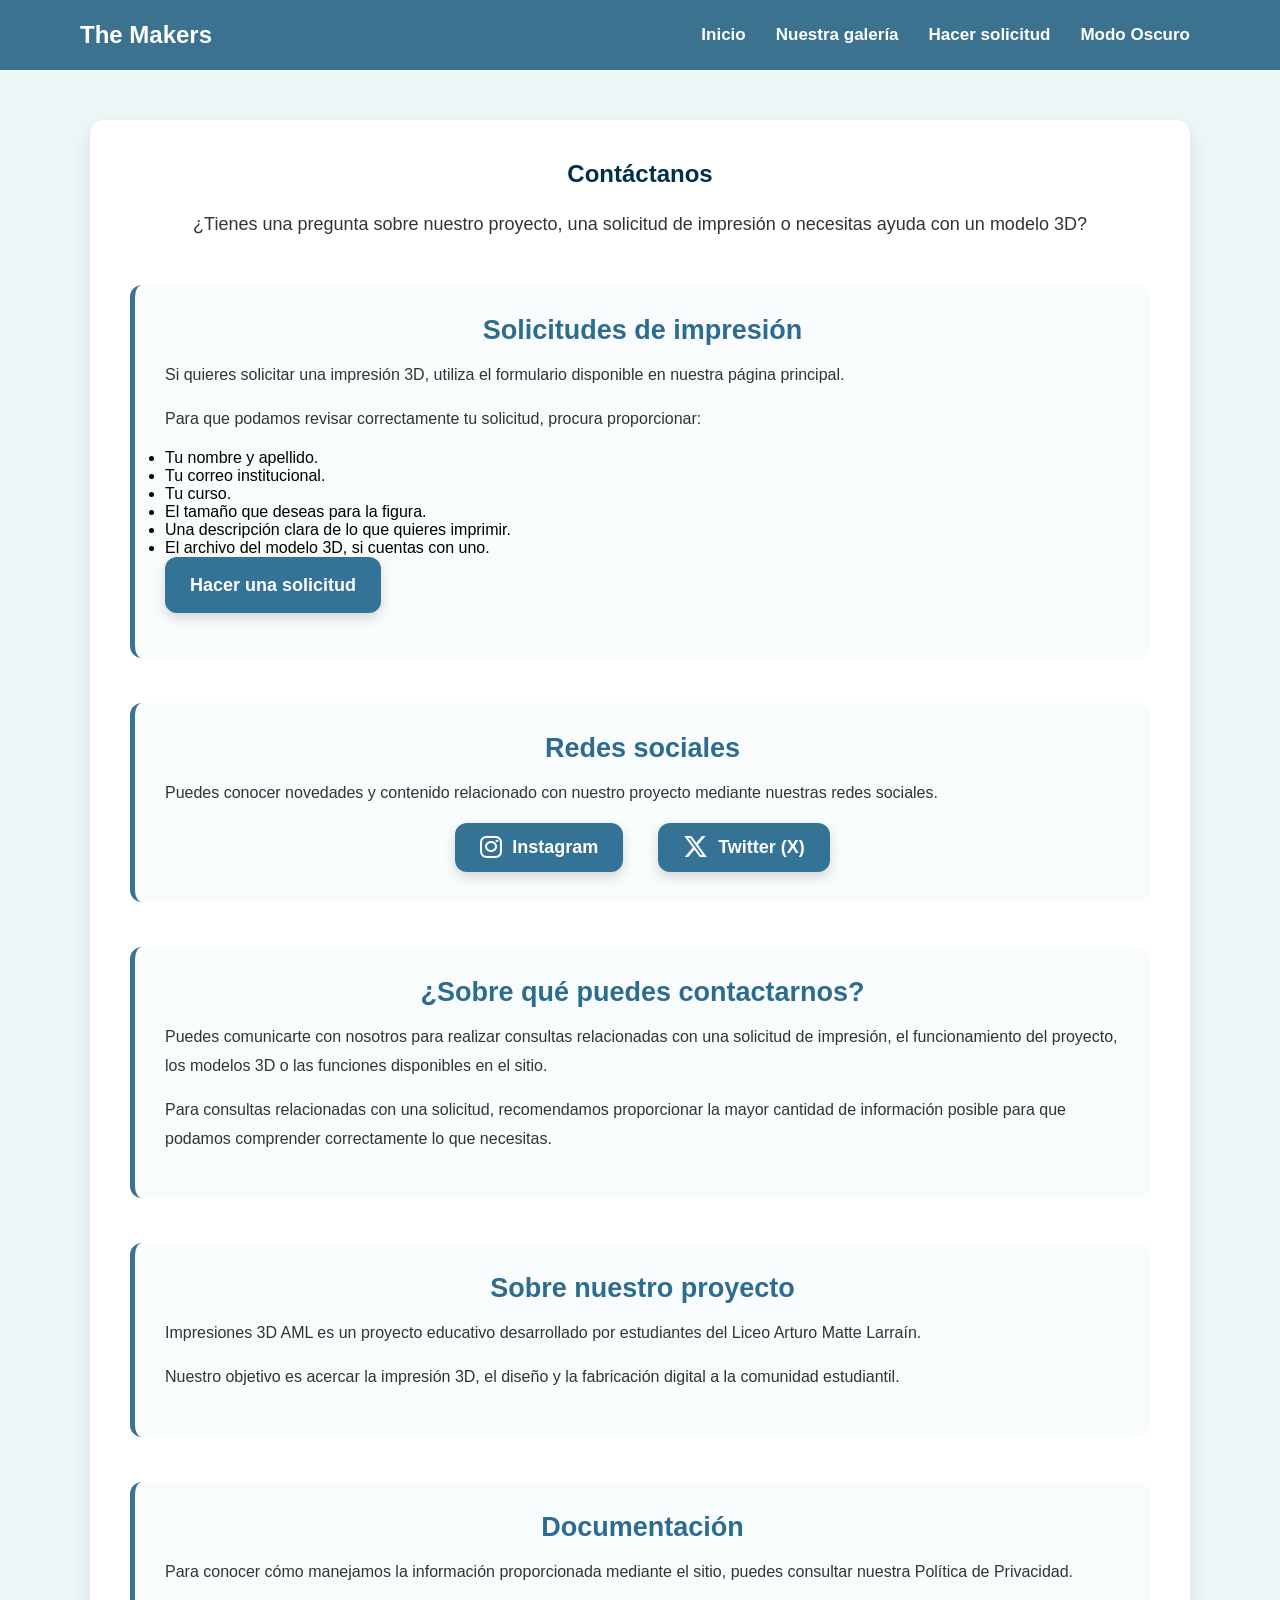
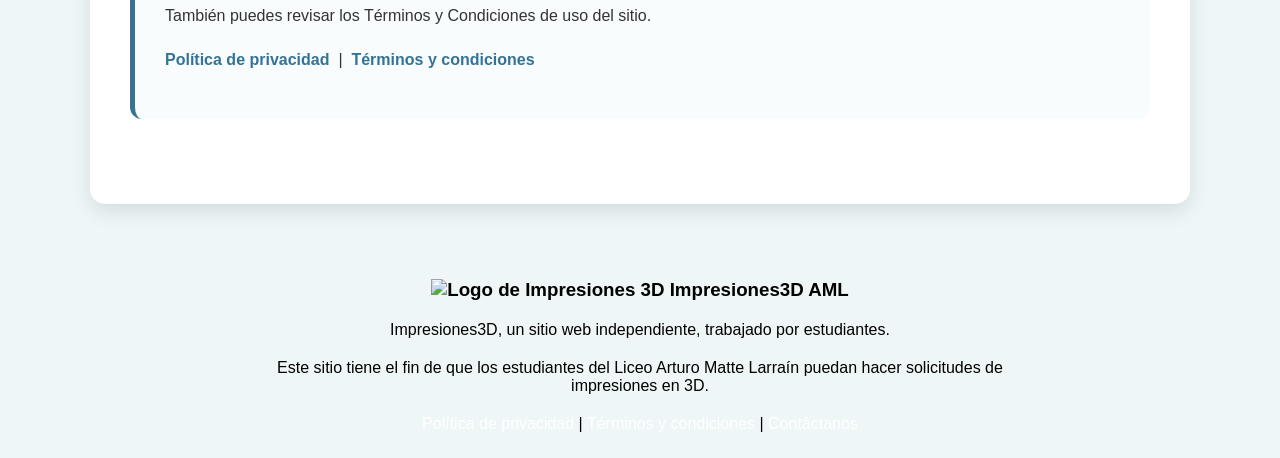
==== contacto.html @ 25f99277 "Add files via upload" ====
<!DOCTYPE html>
<html lang="es">
<head>
    <meta charset="UTF-8">
    <meta name="viewport" content="width=device-width, initial-scale=1.0">
    <meta name="description" content="Página de contacto de Impresiones 3D AML. Encuentra información para realizar solicitudes y comunicarte con nuestro proyecto.">
    <link rel="icon" type="image/png" href="icono.png">
    <title>Contáctanos - Impresiones 3D AML</title>
    <link rel="stylesheet" href="feria_Tp.css?v=999">
    <link rel="stylesheet" href="https://cdnjs.cloudflare.com/ajax/libs/font-awesome/6.7.2/css/all.min.css">
</head>
<body>
    <header>
        <nav class="navbar">
            <h2 class="titulo">
                <a href="https://impresiones-3d-aml.web.app/">The Makers</a>
            </h2>
            <ul class="menu">
                <li class="dropdown"><a href="https://impresiones-3d-aml.web.app/">Inicio</a></li>
                <li class="dropdown"><a href="https://tks-grey.github.io/Impresiones_3D-Gallery/">Nuestra galería</a></li>
                <li class="dropdown"><a href="https://impresiones-3d-aml.web.app/#seccionFormulario">Hacer solicitud</a></li>
                <li class="dropdown"><button id="btnModoOscuro">Modo Oscuro</button></li>
            </ul>
        </nav>
    </header>

    <main>
        <section class="co">
            <h1>Contáctanos</h1>
            <p class="intro-text">¿Tienes una pregunta sobre nuestro proyecto, una solicitud de impresión o necesitas ayuda con un modelo 3D?</p>

            <section class="contenido-seccion">
                <h2>Solicitudes de impresión</h2>
                <p>Si quieres solicitar una impresión 3D, utiliza el formulario disponible en nuestra página principal.</p>
                <p>Para que podamos revisar correctamente tu solicitud, procura proporcionar:</p>
                <ul>
                    <li>Tu nombre y apellido.</li>
                    <li>Tu correo institucional.</li>
                    <li>Tu curso.</li>
                    <li>El tamaño que deseas para la figura.</li>
                    <li>Una descripción clara de lo que quieres imprimir.</li>
                    <li>El archivo del modelo 3D, si cuentas con uno.</li>
                </ul>
                <p><a href="https://impresiones-3d-aml.web.app/#seccionFormulario" class="red-btn" style="display:inline-flex;width:auto;">Hacer una solicitud</a></p>
            </section>

            <section class="contenido-seccion">
                <h2>Redes sociales</h2>
                <p>Puedes conocer novedades y contenido relacionado con nuestro proyecto mediante nuestras redes sociales.</p>
                <div class="redes" style="justify-content:center;">
                    <a href="https://www.instagram.com/impresiones3daml?igsh=d2w1azA0MWZxMmtx" target="_blank" rel="noopener noreferrer" class="red-btn instagram">
                        <i class="fa-brands fa-instagram"></i>
                        Instagram
                    </a>
                    <a href="https://x.com/impesiones3DAML" target="_blank" rel="noopener noreferrer" class="red-btn twitter">
                        <i class="fa-brands fa-x-twitter"></i>
                        Twitter (X)
                    </a>
                </div>
            </section>

            <section class="contenido-seccion">
                <h2>¿Sobre qué puedes contactarnos?</h2>
                <p>Puedes comunicarte con nosotros para realizar consultas relacionadas con una solicitud de impresión, el funcionamiento del proyecto, los modelos 3D o las funciones disponibles en el sitio.</p>
                <p>Para consultas relacionadas con una solicitud, recomendamos proporcionar la mayor cantidad de información posible para que podamos comprender correctamente lo que necesitas.</p>
            </section>

            <section class="contenido-seccion">
                <h2>Sobre nuestro proyecto</h2>
                <p>Impresiones 3D AML es un proyecto educativo desarrollado por estudiantes del Liceo Arturo Matte Larraín.</p>
                <p>Nuestro objetivo es acercar la impresión 3D, el diseño y la fabricación digital a la comunidad estudiantil.</p>
            </section>

            <section class="contenido-seccion">
                <h2>Documentación</h2>
                <p>Para conocer cómo manejamos la información proporcionada mediante el sitio, puedes consultar nuestra Política de Privacidad.</p>
                <p>También puedes revisar los Términos y Condiciones de uso del sitio.</p>
                <p>
                    <a href="privacidad.html" style="color:#347396;font-weight:bold;">Política de privacidad</a>
                    &nbsp;|&nbsp;
                    <a href="terminos.html" style="color:#347396;font-weight:bold;">Términos y condiciones</a>
                </p>
            </section>
        </section>
    </main>

    <footer>
        <div id="datos" class="datos">
            <h3>
                <img src="icono.png" alt="Logo de Impresiones 3D" style="width:50px;">
                Impresiones3D AML
            </h3>
            <p>Impresiones3D, un sitio web independiente, trabajado por estudiantes.</p>
            <p>Este sitio tiene el fin de que los estudiantes del Liceo Arturo Matte Larraín puedan hacer solicitudes de impresiones en 3D.</p>
            <div>
                <a href="privacidad.html">Política de privacidad</a> |
                <a href="terminos.html">Términos y condiciones</a> |
                <a href="contacto.html">Contáctanos</a>
            </div>
        </div>
    </footer>

    <script>
        const botonModoOscuro=document.getElementById("btnModoOscuro");
        if(localStorage.getItem("modoOscuro")==="true")document.body.classList.add("modo-oscuro");
        if(botonModoOscuro){
            botonModoOscuro.addEventListener("click",()=>{
                document.body.classList.toggle("modo-oscuro");
                localStorage.setItem("modoOscuro",document.body.classList.contains("modo-oscuro"));
            });
        }
    </script>
</body>
</html>
---- feria_Tp.css ----
* {
    margin: 0;
    padding: 0;
    box-sizing: border-box;
    text-decoration:none;
}

body{
    font-family:Arial, sans-serif;
    background:#eef6f7;
    min-height:100vh;
    display:flex;
    flex-direction:column;
    overflow-x: hidden;
}

header{
    width: 100%;
    background: #3b728f;
    padding: 15px 80px;
    text-align: center;
}

.navbar{
    width: 100%;
    display: flex;
    justify-content: space-between;
    align-items: center;
}

.titulo{
    color:white;
    cursor: default;
    align-items: center;
    transition: all 0.2s ease;
}

.titulo:hover{
    color:#90e0ef;
    transform: scale(1.15);
    text-shadow: 0 0 10px #73bce2;
}

a:link{
    color: white;
}

a:visited{
    color: white;
}

.XD{
    color:white;
    font-size: 24px;
}

.menu{
    list-style:none;
    display:flex;
    cursor: default;
    gap:10px;
    font-weight: bolder;
}

.menu a,
.menu button{
    color:white;
    text-decoration:none;
    font-size:17px;
    padding:10px;
    display:block;
    background:none;
    border:none;
    cursor:pointer;
    font-family:inherit;
    font-weight:bold;
    transition:0.3s;
}

.menu li{
    position:relative;
}

.menu a{
    color:white;
    text-decoration:none;
    font-size:17px;
    padding:10px;
    display:block;
    transition:0.3s;
}

.menu a:hover{
    color:#90e0ef;
}

.sub{
    position:absolute;
    top:40px;
    left:-50%;
    background:white;
    min-width:200px;
    border-radius:8px;
    overflow:hidden;
    box-shadow:0 5px 15px rgba(0,0,0,0.2);
    opacity:0;
    visibility:hidden;
    transform:translateY(-10px);
    transition:0.3s;
    color:#4c5458;
}

.sub li{
    width:100%;
}

.sub a{
    color:#003049;
    padding:12px;
}

.sub a:hover{
    background:#caf0f8;
}

.dropdown:hover .sub{
    opacity:1;
    visibility:visible;
    transform:translateY(0);
}

main{
    flex:1;
    display:flex;
    justify-content:center;
    align-items:center;
    padding:50px;
}

.co{
    background:white;
    width:95%;
    max-width:1100px;
    margin:0 auto;
    padding:40px;
    border-radius:15px;
    box-shadow:0 8px 20px rgba(0,0,0,0.1);
    text-align:center;
}

.co h1{
    color:#003049;
    margin-bottom:20px;
}

.co p{
    margin-bottom:20px;
    line-height:1.8;
    color:#333;
}

.contenedorbase{
    background:#ffffff;
    max-width:650px;
    margin:50px auto;
    padding:35px;
    border-radius:18px;
    box-shadow:0 10px 25px rgba(0,0,0,.12);
    border-top:6px solid #3b728f;
}

.contenedorbase h2{
    color: #2d6c8f;
    margin-bottom:15px;
}


footer{
    text-align:center;
    padding:25px;
}

.foot{
    font-size:28px;
    font-weight:bold;
    padding:10px 20px 30px;
    background:linear-gradient(to right, #28b8d4, #90e0ef, #f1c5c5);
}

.imagen{
    width:100%;
    max-width:250px;
    height:auto;
    display:block;
    border-radius:10px;
    border:2px solid #347396;
}

.contenedor-imagen{
    display: flex;
}

.long-imagen{
    width: 100%;
    max-width: 700px;
    height: auto;
    border-radius: 10px;
    border: 2px solid #347396;
}

.centroa{
    display: flex;
    justify-content: center;
    align-items: center;
    width: 90%;
    margin: 50px auto; 
    padding: 50px;
}

.sube{
    width:100%;
    padding:14px;
    border:none;
    border-radius:10px;
    background:#347396;
    color:white;
    font-size:17px;
    font-weight:bold;
    cursor:pointer;
    transition:.3s;
    margin-top:15px;
}


.nombe{
    display:flex;
    flex-direction:column;
    align-items:flex-start;
    margin-bottom:20px;
}

.nombe span{
    font-weight:bold;
    color:#347396;
    margin-bottom:8px;
}

.nombe input,
.nombe select,
.nombe textarea{
    width:100%;
    padding:12px;
    border:2px solid #d6d6d6;
    border-radius:10px;
    font-size:15px;
    transition:.3s;
    outline:none;
}

.nombe input:focus,
.nombe select:focus,
.nombe textarea:focus{
    border-color:#3b728f;
    box-shadow:0 0 10px rgba(59,114,143,.25);
}

.nombe textarea{
    resize:vertical;
    min-height:120px;
}

.dropdown{
    position: relative;
}

.repe{
    display:flex;
    justify-content:center;
    flex-wrap:wrap;
    gap:20px;
}

.soli{
    text-align:center;
    font-size:32px;
    color:#347396;
    margin-bottom:30px;
    text-decoration:none;
    position:static;
    font-weight:bold;
}

.difuminado{
    text-align:center;
    color:#666;
    font-size:13px;
    margin-top:20px;
    position:static;
    opacity:.8;
}

.nada{
    background:#3b728f;
    margin-top: 10px;
    text-align:center;
}
.ordenar{
    display: flex;
    justify-content: center;
    gap: 20px;
}

.envio_correo{
    padding: 20px;
    justify-content: center;
    border-radius: 10px;
}

.introduccion{
    display: flex;
    background-color: #3B728F;
    color: #ffffff;
    border-radius: 0%;
}

.redes{
    display:flex;
    justify-content:right;
    align-items:center;
    gap:35px; 
    width:100%; 
    position:relative;
 }

.red-btn{
    display:flex;
    align-items:center;
    justify-content:center;
    gap:10px;

    background:#347396;
    color:white !important;

    padding:12px 25px;
    border-radius:12px;

    font-size:18px;
    font-weight:bold;

    transition:.3s;
    box-shadow:0 5px 12px rgba(0,0,0,.15);
}


.red-btn i{
    font-size:25px;
}


.red-btn:hover{
    transform:translateY(-4px);
    box-shadow:0 10px 20px rgba(0,0,0,.25);
}


/* Instagram */
.instagram:hover{
    background:linear-gradient(
        45deg,
        #feda75,
        #d62976,
        #962fbf,
        #4f5bd5
    );
}


/* Twitter/X */
.twitter:hover{
    background:#000;
}

.login-container{
    position:relative;
}

.btn-login{
    background-color:#B8E3E9;
    color:#3D5A73;
    border:none;
    padding:10px 18px;
    border-radius:10px;
    font-size:16px;
    font-weight:bold;
    cursor:pointer;
    transition:.3s;
}

.btn-login:hover{
    background-color:#90D5DF;
    transform:scale(1.05);
}

.login {
    position: absolute;
    top: calc(100% - 5px);
    right: 0;
    width: 380px;
    min-height: 150px;
    padding: 25px;
    background-color: #FFFDFB;
    border-radius: 15px;
    box-shadow: 0 5px 20px rgba(0,0,0,0.2);
    display: none;
    flex-direction: column;
    gap: 10px;
    z-index: 1000;
}

.login::before {
    content: "";
    position: absolute;
    top: -15px;
    left: 0;
    width: 100%;
    height: 15px;
}

.login.mostrar{
    display:flex;
}

.login input {
    width: 100%;
    padding: 10px;
    border: 1px solid #B8E3E9;
    border-radius: 8px;
    outline: none;
    box-sizing: border-box;
    background-color: white;
    color: #333;
}

.login input:focus {
    border-color: #5A6C8C;
}

.login button {
    width: 100%;
    padding: 10px;
    border: none;
    border-radius: 8px;
    background-color: #B8E3E9;
    color: #3D5A73;
    font-weight: bold;
    cursor: pointer;
    transition: 0.3s;
}

#mensaje {
    text-align: center;
    margin: 5px 0 0;
    color: #3D5A73;
}

.login h2 {
  color: #3D5A73;
  position: static;
  margin: 0 0 10px;
  font-size: inherit;
  font-weight: inherit;
  text-align: center;
  font-size: 20px;
}

#archivoFigura{
    width:100%;
    padding:12px;

    background:#ffffff;
    color:#333333;

    border:2px solid #d6d6d6;
    border-radius:10px;

    cursor:pointer;
}

#archivoFigura:hover{
    border-color:#3b728f;
}

#archivoFigura::file-selector-button{
    background:#3b728f;
    color:#ffffff;

    border:none;
    border-radius:8px;

    padding:8px 12px;

    margin-right:10px;

    cursor:pointer;
}

#archivoFigura::file-selector-button:hover{
    background:#2d617c;
}

small{
    color:#666666;
    display:block;
    margin-top:5px;
}


body.modo-oscuro #archivoFigura{
    background:#1e242d;
    color:#e0e6ed;
    border-color:#4a5568;
}

body.modo-oscuro #archivoFigura:hover{
    border-color:#7b9acc;
}

body.modo-oscuro #archivoFigura::file-selector-button{
    background:#4a6fa5;
    color:#ffffff;
}

body.modo-oscuro #archivoFigura::file-selector-button:hover{
    background:#5d83bd;
}

body.modo-oscuro small{
    color:#a0aec0;
}

.datos{
    display: flex;
    flex-direction: column;
    align-items: center;
    gap: 20px;
    width: 80%;
    max-width: 800px;
    margin: 0 auto;
    text-align: center;
}
.nombres {
    color: rgb(141, 231, 231);
    font-size: 18px;
    font-weight: 600;
    font-family: Arial, sans-serif;
    letter-spacing: 0.5px;
    text-shadow: 0 0 8px rgba(141, 231, 231, 0.35);

}

body.modo-oscuro{
    background:#1e222a;
    color:#e0e6ed;
}

body.modo-oscuro header{
    background:#253342;
}

body.modo-oscuro .titulo:hover{
    color:#b8e1ff;
    text-shadow:0 0 10px #52796f;
}

body.modo-oscuro .menu a,
body.modo-oscuro .menu button{
    color:#e0e6ed;
}

body.modo-oscuro .menu a:hover,
body.modo-oscuro .menu button:hover{
    color:#b8e1ff;
}

body.modo-oscuro .introduccion{
    background-color:#253342;
    color:#ffffff;
}

body.modo-oscuro .sub{
    background:#2d3748;
    color:#e0e6ed;
    box-shadow:0 5px 15px rgba(0,0,0,.5);
}

body.modo-oscuro .sub a{
    color:#b8e1ff;
}

body.modo-oscuro .sub a:hover{
    background:#3a4a5e;
}

body.modo-oscuro .co{
    background:#28303d;
    box-shadow:0 8px 20px rgba(0,0,0,.4);
}

body.modo-oscuro .co h1{
    color:#b8e1ff;
}

body.modo-oscuro .co p{
    color:#c5d1de;
}

body.modo-oscuro .contenedorbase{
    background:#232a34;
    box-shadow:0 10px 25px rgba(0,0,0,.4);
    border-top:6px solid #4a6fa5;
}

body.modo-oscuro .contenedorbase h2{
    color:#b8e1ff;
}

body.modo-oscuro .imagen,
body.modo-oscuro .long-imagen{
    border:2px solid #4a6fa5;
}

body.modo-oscuro .sube{
    background:#4a6fa5;
    color:#ffffff;
}

body.modo-oscuro .sube:hover{
    background:#3b5984;
    box-shadow:0 8px 15px rgba(0,0,0,.3);
}

body.modo-oscuro .nombe span{
    color:#b8e1ff;
}

body.modo-oscuro .nombe input,
body.modo-oscuro .nombe select,
body.modo-oscuro .nombe textarea{
    background:#1e242d;
    border:2px solid #4a5568;
    color:#e0e6ed;
}

body.modo-oscuro .nombe input:focus,
body.modo-oscuro .nombe select:focus,
body.modo-oscuro .nombe textarea:focus{
    border-color:#7b9acc;
    box-shadow:0 0 10px rgba(123,154,204,.3);
}

body.modo-oscuro .soli{
    color:#b8e1ff;
}

body.modo-oscuro .difuminado{
    color:#a0aec0;
}

body.modo-oscuro .nada{
    background:#253342;
}

body.modo-oscuro .red-btn{
    background:#4a6fa5;
    box-shadow:0 5px 12px rgba(0,0,0,.3);
}

body.modo-oscuro .red-btn:hover{
    box-shadow:0 10px 20px rgba(0,0,0,.4);
}

body.modo-oscuro .btn-login{
    background-color:#4a6fa5;
    color:#e0e6ed;
}

body.modo-oscuro .btn-login:hover{
    background-color:#5d83bd;
}

body.modo-oscuro .login{
    background-color:#232a34;
    box-shadow:0 5px 20px rgba(0,0,0,.6);
}

body.modo-oscuro .login h2{
    color:#b8e1ff;
}

body.modo-oscuro .login input{
    background-color:#1e242d;
    border:1px solid #4a5568;
    color:#e0e6ed;
}

body.modo-oscuro .login input::placeholder{
    color:#a0aec0;
}

body.modo-oscuro .login input:focus{
    border-color:#7b9acc;
    box-shadow:0 0 10px rgba(123,154,204,.3);
}

body.modo-oscuro .login button{
    background-color:#4a6fa5;
    color:#ffffff;
}

body.modo-oscuro .login button:hover{
    background-color:#5d83bd;
}

body.modo-oscuro #mensaje{
    color:#b8e1ff;
}

body.modo-oscuro #archivoFigura{
    background:#1e242d;
    color:#e0e6ed;
    border:2px solid #4a5568;
}

body.modo-oscuro #archivoFigura:hover{
    border-color:#7b9acc;
}

body.modo-oscuro #archivoFigura::file-selector-button{
    background:#4a6fa5;
    color:#ffffff;
}

body.modo-oscuro #archivoFigura::file-selector-button:hover{
    background:#5d83bd;
}

body.modo-oscuro small{
    color:#a0aec0;
}

@media (max-width: 768px) {

    header{
        padding: 15px 5px;
    }

    .navbar{
        display: flex;
        flex-direction: column;
        justify-content: center;
        align-items: center;
        gap: 10px;
    }

    .titulo{
        font-size: 28px;
        width: 100%;
        text-align: center;
    }

    .menu{
        display: flex;
        flex-direction: row !important;
        flex-wrap: nowrap !important;
        justify-content: space-between;
        align-items: stretch;

        width: 100%;
        gap: 0;

        list-style: none;
    }

    .menu li{
        display: block;
        flex: 1 1 25%;
        width: 25%;
        min-width: 0;
    }

    .menu a,
    .menu button{
        display: flex;
        justify-content: center;
        align-items: center;

        width: 100%;
        min-height: 55px;

        padding: 5px 2px;

        font-size: 11px;
        line-height: 1.2;
        text-align: center;

        white-space: normal;
    }

    .centroa{
        width: 100%;
        margin: 20px auto;
        padding: 10px;
    }

    .co{
        width: 100%;
        padding: 20px 15px;
        border-radius: 12px;
    }

    .co h1{
        font-size: 25px;
        line-height: 1.3;
    }

    .co p{
        font-size: 16px;
        line-height: 1.6;
    }

    .repe{
        flex-direction: column;
        align-items: center;
        gap: 15px;
    }

    .imagen{
        width: 100%;
        max-width: 350px;
    }

    .long-imagen{
        width: 100%;
        max-width: 100%;
    }

    .contenedorbase,
    .rojito{
        width: 100%;
        margin: 30px auto;
        padding: 20px 15px;
    }

    main{
        width: 100%;
        padding: 0;
        display: block;
    }

    form{
        width: 100%;
    }

    .redes{
        width: 100%;
        margin: 0;
        flex-direction: column;
        align-items: center;
        gap: 12px;
    }

    .red-btn{
        width: 100%;
        max-width: 300px;
    }
}

/* ===== CONTENIDO INFORMATIVO ===== */

.intro-text{
    font-size:18px;
}

.info-grid{
    display:grid;
    grid-template-columns:repeat(3,1fr);
    gap:20px;
    margin:35px 0;
}

.info-card{
    background:#f4fbfc;
    border:1px solid #d7edf1;
    border-radius:15px;
    padding:25px 20px;
    text-align:center;
    transition:.3s;
}

.info-card:hover{
    transform:translateY(-5px);
    box-shadow:0 8px 18px rgba(0,0,0,.1);
}

.info-icon{
    width:58px;
    height:58px;
    margin:0 auto 15px;
    display:flex;
    align-items:center;
    justify-content:center;
    border-radius:50%;
    background:#3b728f;
    color:white;
    font-size:25px;
}

.info-card h2{
    color:#2d6c8f;
    font-size:21px;
    margin-bottom:12px;
}

.info-card p{
    font-size:15px;
    line-height:1.7;
    margin-bottom:0;
}

.contenido-seccion{
    margin:45px 0;
    padding:30px;
    background:#f8fcfd;
    border-left:5px solid #3b728f;
    border-radius:12px;
    text-align:left;
}

.contenido-seccion h2{
    color:#2d6c8f;
    text-align:center;
    margin-bottom:15px;
    font-size:27px;
}

.contenido-seccion p{
    margin-bottom:15px;
}

.pasos-grid{
    display:grid;
    grid-template-columns:repeat(4,1fr);
    gap:15px;
    margin-top:25px;
}

.paso{
    background:white;
    border:1px solid #dcecef;
    border-radius:12px;
    padding:20px 15px;
    text-align:center;
}

.paso span{
    display:flex;
    align-items:center;
    justify-content:center;
    width:38px;
    height:38px;
    margin:0 auto 12px;
    border-radius:50%;
    background:#3b728f;
    color:white;
    font-weight:bold;
    font-size:18px;
}

.paso h3{
    color:#347396;
    margin-bottom:8px;
    font-size:18px;
}

.paso p{
    font-size:14px;
    line-height:1.6;
    margin-bottom:0;
}

.muestra-seccion{
    text-align:center;
    margin-bottom:25px;
}

body.modo-oscuro .info-card{
    background:#232f3d;
    border-color:#3e5266;
}

body.modo-oscuro .info-card h2,
body.modo-oscuro .contenido-seccion h2,
body.modo-oscuro .paso h3{
    color:#b8e1ff;
}

body.modo-oscuro .contenido-seccion{
    background:#232a34;
    border-left-color:#4a6fa5;
}

body.modo-oscuro .paso{
    background:#28303d;
    border-color:#3e5266;
}

@media (max-width:768px){
    .info-grid{
        grid-template-columns:1fr;
        gap:15px;
        margin:25px 0;
    }

    .contenido-seccion{
        margin:30px 0;
        padding:20px 15px;
    }

    .contenido-seccion h2{
        font-size:23px;
    }

    .pasos-grid{
        grid-template-columns:1fr;
        gap:12px;
    }

    .intro-text{
        font-size:17px;
    }
}
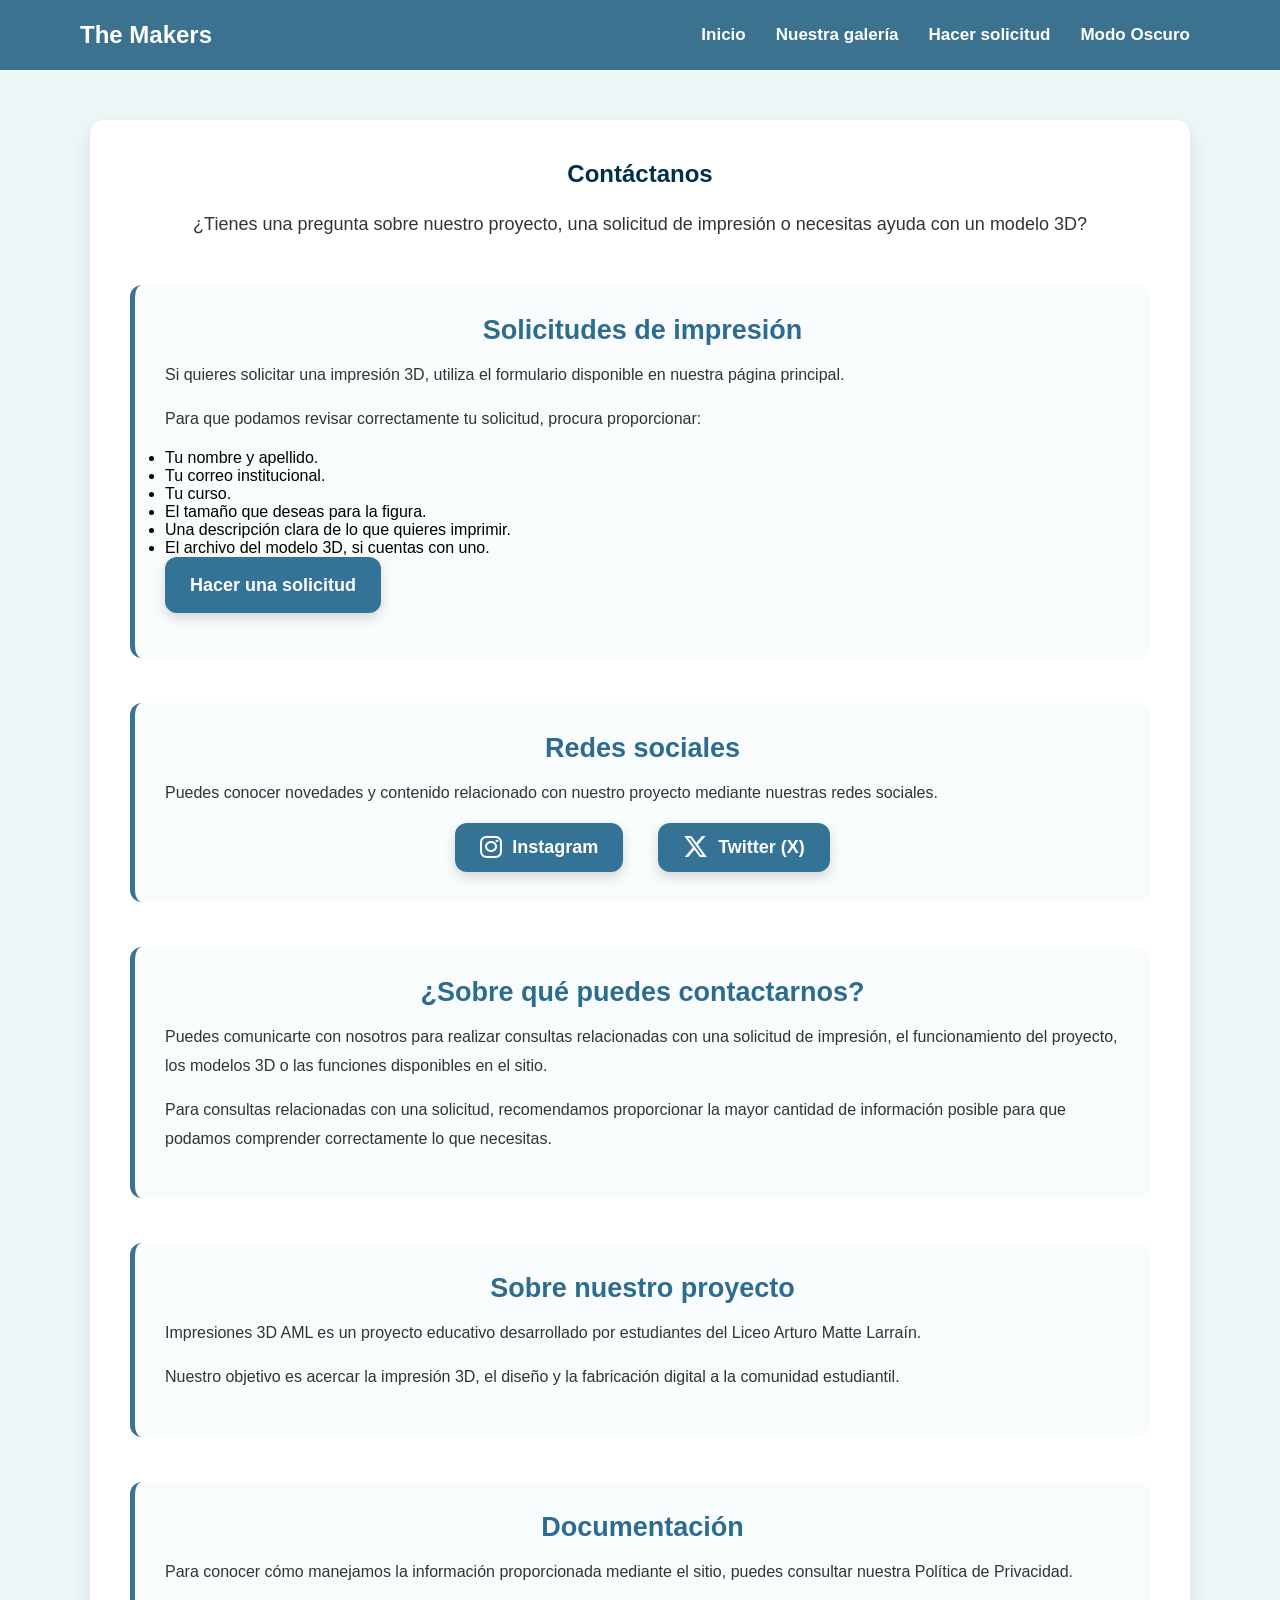
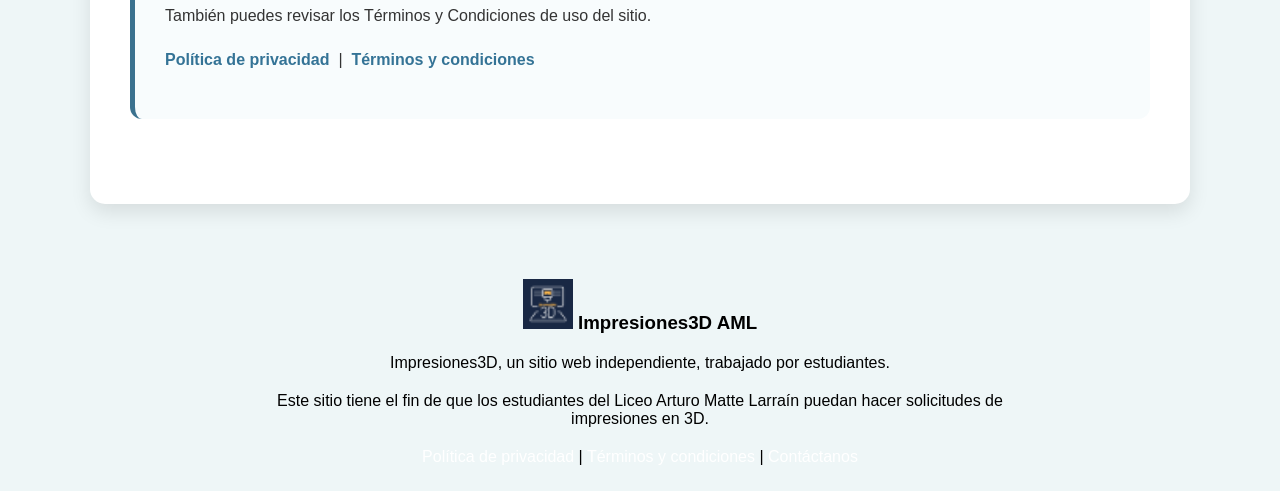
==== commit 368aba06: "Update contacto.html" ====
--- a/contacto.html
+++ b/contacto.html
@@ -111,4 +111,4 @@
         }
     </script>
 </body>
-</html>+</html>
--- a/feria_Tp.css
+++ b/feria_Tp.css
@@ -748,6 +748,12 @@
     color:#a0aec0;
 }
 
+.Informacion_varia{
+    display: flex;
+    justify-content: center;
+    gap: 20px;
+    margin-top: 50px;
+}
 @media (max-width: 768px) {
 
     header{
@@ -875,7 +881,6 @@
     }
 }
 
-/* ===== CONTENIDO INFORMATIVO ===== */
 
 .intro-text{
     font-size:18px;
@@ -1039,3 +1044,286 @@
         font-size:17px;
     }
 }
+
+/* ===== de aca para abajo, es full ia XD ===== */
+
+.pagina-info{
+    width:95%;
+    max-width:1100px;
+    margin:40px auto;
+    padding:40px;
+    background:#ffffff;
+    border-radius:15px;
+    box-shadow:0 8px 20px rgba(0,0,0,.1);
+    text-align:left;
+}
+
+.pagina-info h1{
+    color:#003049;
+    text-align:center;
+    margin-bottom:30px;
+    font-size:32px;
+}
+
+.pagina-info h2{
+    color:#2d6c8f;
+    margin-top:30px;
+    margin-bottom:12px;
+    font-size:24px;
+}
+
+.pagina-info h3{
+    color:#347396;
+    margin-top:20px;
+    margin-bottom:10px;
+    font-size:19px;
+}
+
+.pagina-info p{
+    color:#333333;
+    line-height:1.8;
+    margin-bottom:15px;
+}
+
+.pagina-info ul{
+    margin:10px 0 20px 25px;
+    color:#333333;
+}
+
+.pagina-info li{
+    margin-bottom:10px;
+    line-height:1.7;
+}
+
+.pagina-info strong{
+    color:#2d6c8f;
+}
+
+.pagina-info a{
+    color:#347396;
+    font-weight:bold;
+}
+
+.pagina-info a:hover{
+    color:#2d617c;
+}
+
+.info-aviso{
+    background:#f4fbfc;
+    border-left:5px solid #3b728f;
+    padding:20px;
+    margin:25px 0;
+    border-radius:10px;
+}
+
+.info-aviso p{
+    margin-bottom:0;
+}
+
+.info-contacto{
+    display:grid;
+    grid-template-columns:repeat(2,1fr);
+    gap:20px;
+    margin-top:30px;
+}
+
+.info-contacto .info-card{
+    margin:0;
+}
+
+.info-contacto .info-card a{
+    display:inline-block;
+    margin-top:10px;
+    text-decoration:none;
+}
+
+.boton-volver{
+    display:inline-block;
+    margin-top:25px;
+    padding:12px 22px;
+    background:#347396;
+    color:#ffffff !important;
+    border-radius:10px;
+    font-weight:bold;
+    transition:.3s;
+}
+
+.boton-volver:hover{
+    background:#2d617c;
+    transform:translateY(-2px);
+    box-shadow:0 5px 12px rgba(0,0,0,.15);
+}
+
+.info{
+    display:flex;
+    justify-content:center;
+    align-items:center;
+    gap:25px;
+
+    width:100%;
+    margin-top:25px;
+    padding:15px 20px;
+
+    text-align:center;
+}
+
+.info p{
+    margin:0;
+}
+
+.info a{
+    color:#347396;
+    font-size:16px;
+    font-weight:bold;
+    text-decoration:none;
+
+    transition:0.3s;
+}
+
+.info a:hover{
+    color:#2d617c;
+    text-decoration:underline;
+}
+
+
+/* MODO OSCURO */
+
+body.modo-oscuro .info a{
+    color:#90cfff;
+}
+
+body.modo-oscuro .info a:hover{
+    color:#b8e1ff;
+}
+
+
+/* MÓVILES */
+
+@media (max-width:768px){
+
+    .info{
+        flex-direction:column;
+        gap:10px;
+        margin-top:20px;
+        padding:15px;
+    }
+
+    .info a{
+        font-size:15px;
+    }
+
+}
+
+/* ================================
+   MODO OSCURO
+   ================================ */
+
+body.modo-oscuro .pagina-info{
+    background:#28303d;
+    box-shadow:0 8px 20px rgba(0,0,0,.4);
+}
+
+body.modo-oscuro .pagina-info h1{
+    color:#b8e1ff;
+}
+
+body.modo-oscuro .pagina-info h2{
+    color:#b8e1ff;
+}
+
+body.modo-oscuro .pagina-info h3{
+    color:#b8e1ff;
+}
+
+body.modo-oscuro .pagina-info p{
+    color:#c5d1de;
+}
+
+body.modo-oscuro .pagina-info ul{
+    color:#c5d1de;
+}
+
+body.modo-oscuro .pagina-info strong{
+    color:#b8e1ff;
+}
+
+body.modo-oscuro .pagina-info a{
+    color:#90cfff;
+}
+
+body.modo-oscuro .pagina-info a:hover{
+    color:#b8e1ff;
+}
+
+body.modo-oscuro .info-aviso{
+    background:#232a34;
+    border-left-color:#4a6fa5;
+}
+
+body.modo-oscuro .boton-volver{
+    background:#4a6fa5;
+}
+
+body.modo-oscuro .boton-volver:hover{
+    background:#5d83bd;
+}
+
+
+/* ================================
+   MOVILES
+   ================================ */
+
+@media (max-width:768px){
+
+    .pagina-info{
+        width:100%;
+        margin:20px auto;
+        padding:25px 18px;
+        border-radius:12px;
+    }
+
+    .pagina-info h1{
+        font-size:26px;
+        line-height:1.3;
+        margin-bottom:25px;
+    }
+
+    .pagina-info h2{
+        font-size:21px;
+        line-height:1.3;
+        margin-top:25px;
+    }
+
+    .pagina-info h3{
+        font-size:18px;
+    }
+
+    .pagina-info p{
+        font-size:15px;
+        line-height:1.7;
+    }
+
+    .pagina-info ul{
+        margin-left:20px;
+        padding-right:5px;
+    }
+
+    .pagina-info li{
+        font-size:15px;
+        line-height:1.6;
+    }
+
+    .info-aviso{
+        padding:15px;
+    }
+
+    .info-contacto{
+        grid-template-columns:1fr;
+        gap:15px;
+    }
+
+    .boton-volver{
+        width:100%;
+        text-align:center;
+    }
+}
